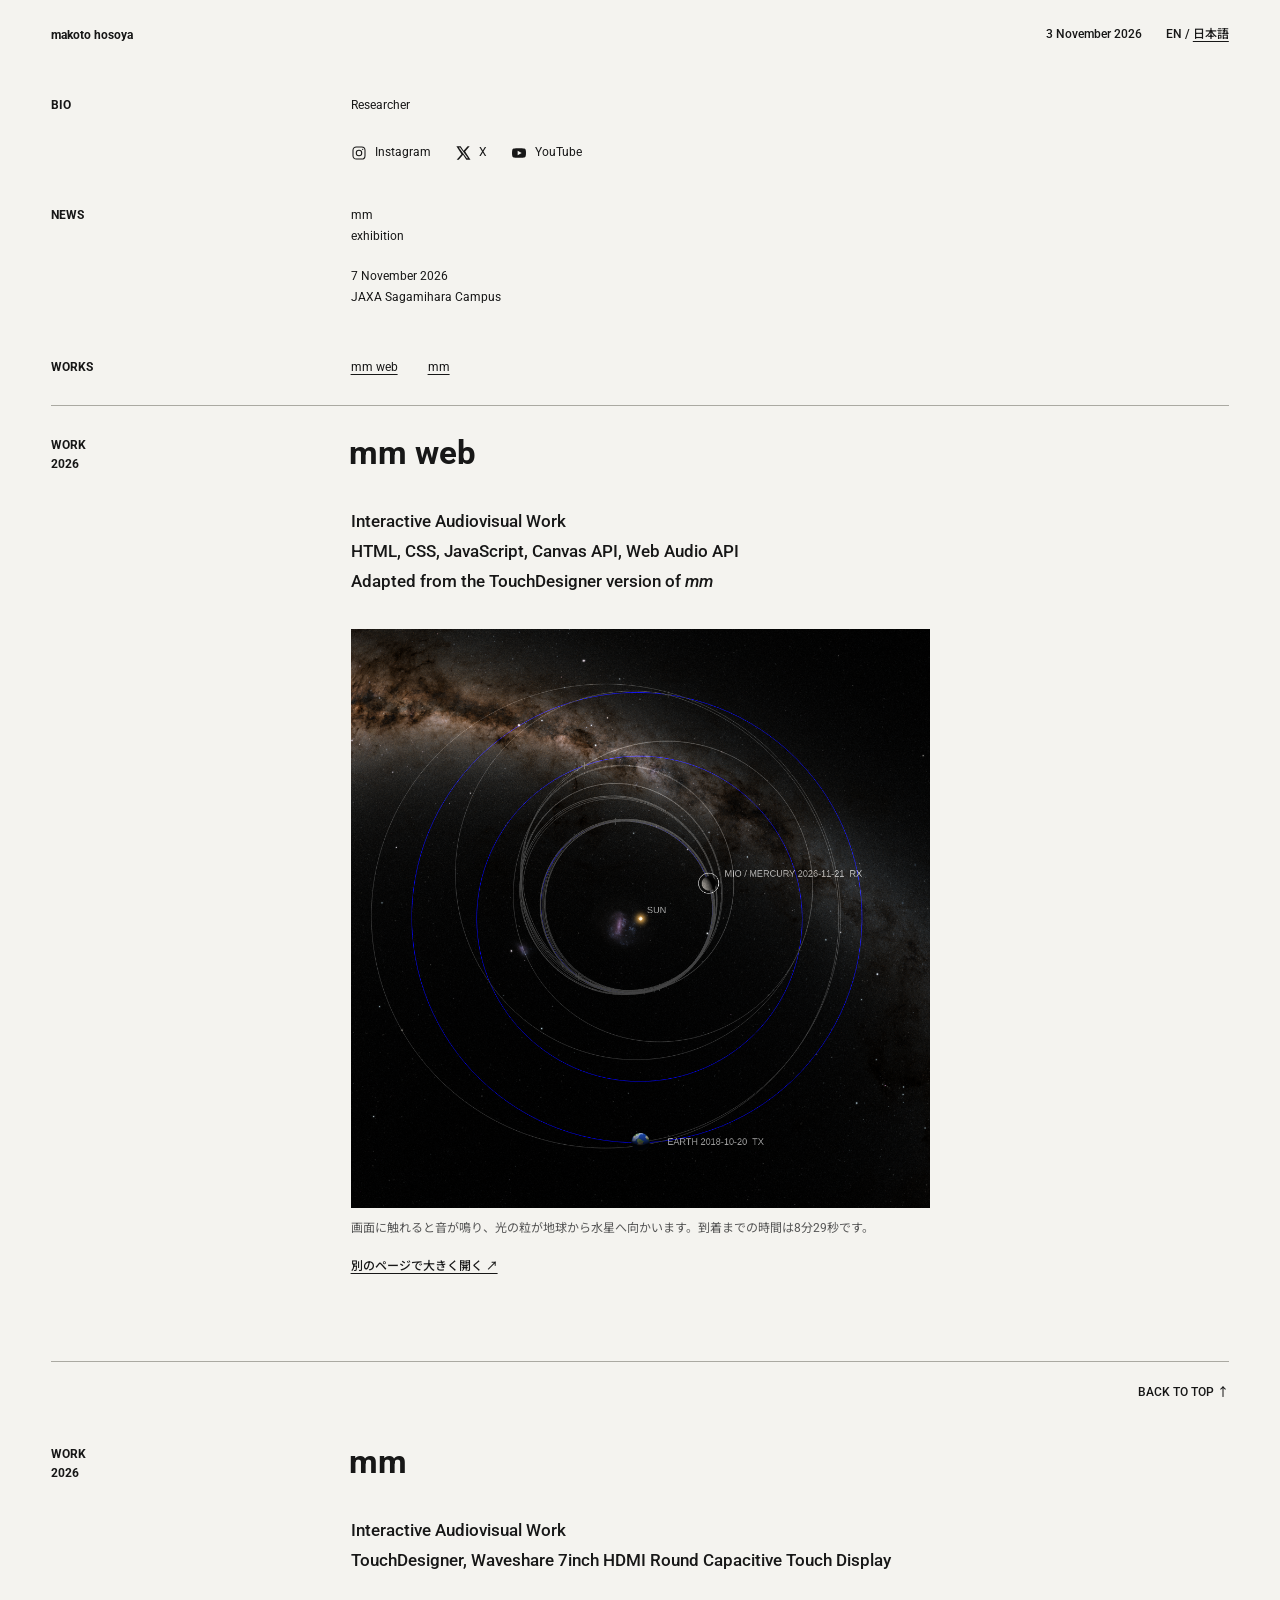
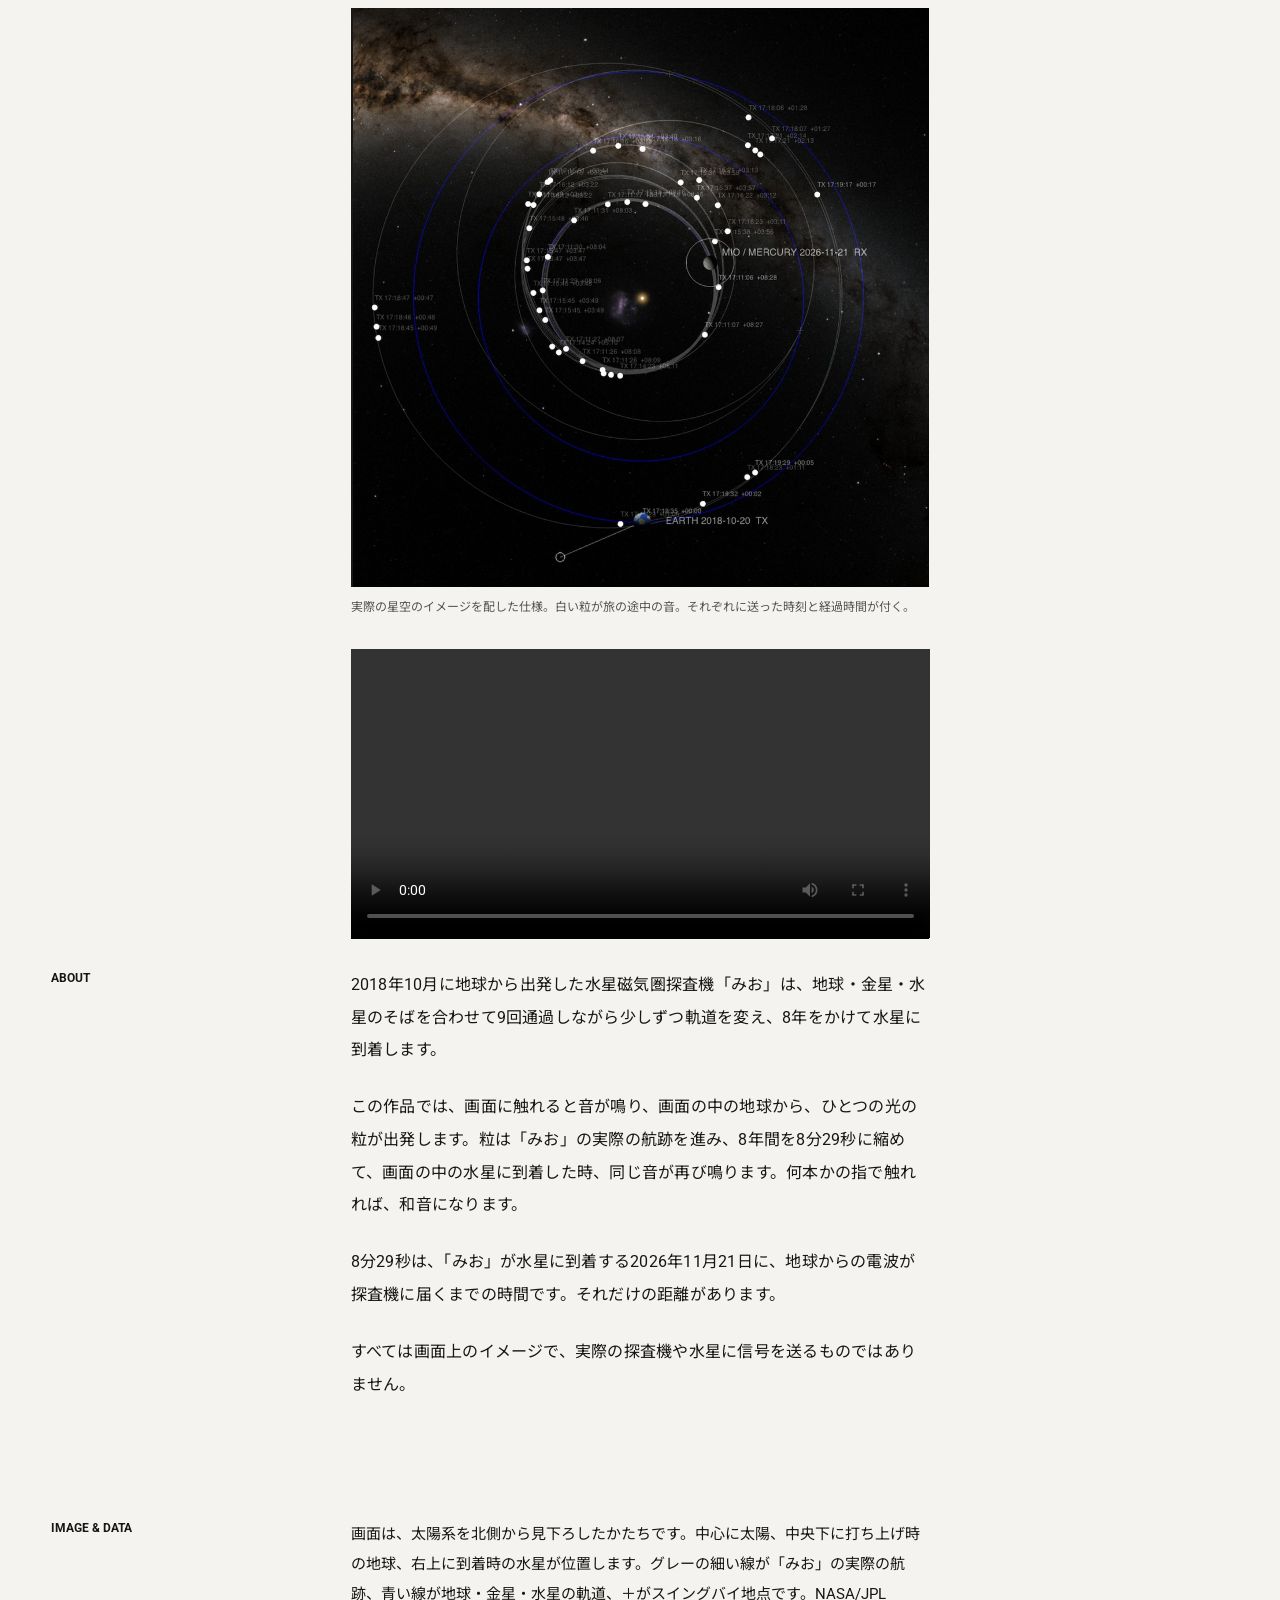
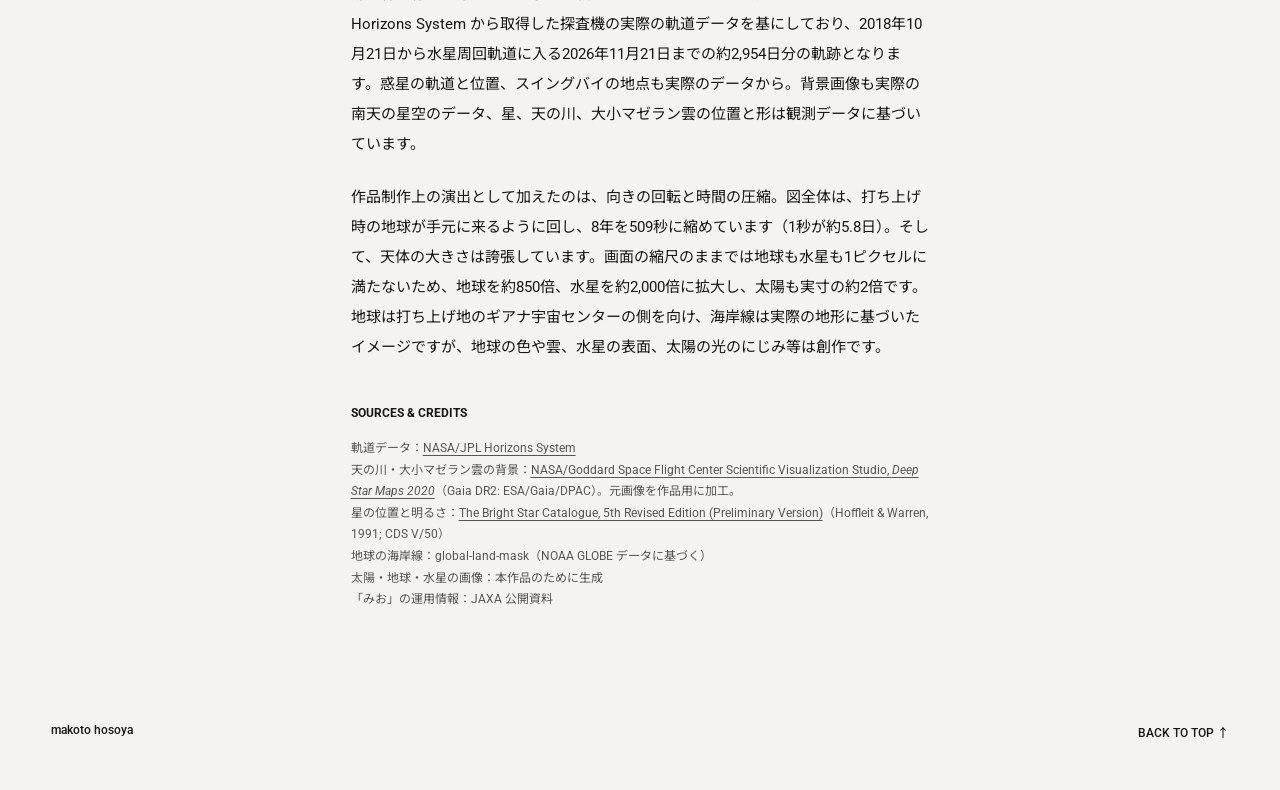
==== ja.html @ 5df740ef "Publish portfolio website" ====
<!doctype html>
<html lang="ja">
<head>
<meta charset="utf-8">
<meta name="viewport" content="width=device-width, initial-scale=1">
<title>makoto hosoya</title>
<link rel="preconnect" href="https://fonts.googleapis.com">
<link rel="preconnect" href="https://fonts.gstatic.com" crossorigin>
<link href="https://fonts.googleapis.com/css2?family=Roboto:wght@400;500;700&family=Noto+Sans+JP:wght@400;500;700&display=swap" rel="stylesheet">
<style>
:root{color-scheme:light;--ink:#171717;--paper:#f4f3ef;--line:#aaa9a2;--red:#171717}*{box-sizing:border-box}html{scroll-behavior:smooth}body{margin:0;background:var(--paper);color:var(--ink);font-family:Roboto,'Noto Sans JP',sans-serif;-webkit-font-smoothing:antialiased}img{display:block;width:100%;height:auto}p,h1,h2,h3,figure{margin:0} .wrap{max-width:1600px;margin:auto;padding:0 clamp(20px,4vw,64px)} .grid{display:grid;grid-template-columns:repeat(12,minmax(0,1fr));gap:0 20px}header{padding:24px 0 18px;align-items:end}header h1{grid-column:1/7;font-size:12px;font-weight:700;letter-spacing:normal;line-height:1}header .index{grid-column:10/13;text-align:right;font-size:12px;font-weight:500}.hero{padding-top:30px;align-items:start}.hero-label{grid-column:1/4;font-size:12px;font-weight:700;line-height:1.6}.hero-title{grid-column:4/13;font-size:clamp(21px,2.6vw,36px);line-height:1;letter-spacing:normal;font-weight:700;margin:0 0 38px -.04em}.hero-image{grid-column:4/10;max-width:650px}.hero-image img{max-height:860px;object-fit:contain;object-position:left;background:#08090b}.caption{font-size:12px;line-height:1.7;color:#555;margin-top:10px}.meta{padding:38px 0 72px;border-bottom:0}.meta-label,.section-label{grid-column:1/4;font-size:12px;font-weight:700;line-height:1.5}.meta-text{grid-column:4/10;font-size:clamp(15px,1.3vw,19px);line-height:1.8;font-weight:500}.section{padding:30px 0 88px;border-bottom:0}.section-title{grid-column:4/13;font-size:clamp(34px,5vw,70px);letter-spacing:normal;line-height:1.05;margin-bottom:46px}.body-copy{grid-column:4/10;font-size:16px;line-height:2.05;letter-spacing:.015em}.body-copy p+p{margin-top:1.5em}.wide-figure{grid-column:4/13;margin-top:64px}.pair{grid-column:4/13;display:grid;grid-template-columns:1fr 1fr;gap:20px;margin-top:38px}.detail-title{grid-column:4/7;font-size:clamp(20px,2vw,28px);line-height:1.3;letter-spacing:normal}.detail-copy{grid-column:4/10;font-size:15px;line-height:2}.detail-copy p+p{margin-top:1.5em}.credits{grid-column:4/10;margin-top:42px;font-size:12px;line-height:1.8;color:#555}footer{padding:24px 0 50px;font-size:12px;font-weight:500}footer span{grid-column:1/7}footer a{grid-column:10/13;text-align:right;color:inherit;text-decoration:none}@media(max-width:700px){.grid{grid-template-columns:repeat(4,minmax(0,1fr));gap:0 12px}header h1{grid-column:1/4}header .index{grid-column:4}.hero-label{grid-column:1/5;margin-bottom:44px}.hero-title{grid-column:1/5;font-size:clamp(21px,2.6vw,36px);margin-bottom:28px}.hero-image{grid-column:1/5}.meta{padding:28px 0 52px}.meta-label,.section-label{grid-column:1/5;margin-bottom:25px}.meta-text,.section-title,.body-copy,.wide-figure,.pair,.detail-title,.detail-copy,.credits{grid-column:1/5}.section{padding:25px 0 60px}.section-title{margin-bottom:30px}.body-copy{font-size:15px}.wide-figure{margin-top:40px}.pair{gap:12px;margin-top:30px}.detail-title{margin-bottom:30px}.credits{margin-top:30px}footer span{grid-column:1/4}footer a{grid-column:4}}
.work-index{padding:24px 0 26px;font-size:12px;line-height:1.8}.work-index-label{grid-column:1/4;font-weight:700}.work-index-links{grid-column:4/13;display:flex;gap:30px;flex-wrap:wrap}.work-index a,.credits a{color:inherit;text-decoration-thickness:1px;text-underline-offset:3px}.work-index a:hover{color:var(--red)}@media(max-width:700px){.work-index-label{grid-column:1/5;margin-bottom:12px}.work-index-links{grid-column:1/5}}
.work-divider{border-top:1px solid var(--line);padding:20px 0 16px;text-align:right;font-size:12px;font-weight:500}.work-divider a{color:inherit;text-decoration:none}
.hero-meta{grid-column:4/10;font-size:clamp(15px,1.3vw,19px);line-height:1.8;font-weight:500;margin:0 0 32px}@media(max-width:700px){.hero-meta{grid-column:1/5;margin-bottom:28px}}
.work-video{grid-column:4/10;width:100%;max-width:650px;height:auto;margin-top:32px;background:#000}@media(max-width:700px){.work-video{grid-column:1/5}}
.web-embed{grid-column:4/10;max-width:650px;width:100%}.web-embed iframe{display:block;width:100%;aspect-ratio:1;border:0;background:#000}.web-link{margin-top:18px;font-size:12px;font-weight:500}.web-link a{color:inherit;text-underline-offset:3px}.web-divider{margin-top:88px}@media(max-width:700px){.web-embed{grid-column:1/5}.web-divider{margin-top:60px}}
.news{padding:36px 0 24px;font-size:12px;line-height:1.8}.news-label{grid-column:1/4;font-size:12px;font-weight:700}.news-item{grid-column:4/10}.news-item p+p{margin-top:1.5em}@media(max-width:700px){.news-label{grid-column:1/5;margin-bottom:12px}.news-item{grid-column:1/5}}
.credits-heading{font-size:12px;font-weight:700;line-height:1.5;letter-spacing:normal;color:var(--ink);margin:0 0 16px}
.work-index{border-bottom:1px solid var(--line)}.bio{padding:36px 0 0;font-size:12px;line-height:1.8}.bio-label{grid-column:1/4;font-size:12px;font-weight:700}.bio-item{grid-column:4/10}.bio-item p+p{margin-top:1.5em}@media(max-width:700px){.bio-label{grid-column:1/5;margin-bottom:12px}.bio-item{grid-column:1/5}}
.header-right{grid-column:8/13;display:flex;justify-content:flex-end;align-items:baseline;gap:24px;font-size:12px;font-weight:500}.header-right .index{grid-column:auto}.lang-nav{white-space:nowrap}.lang-nav a{color:inherit;text-decoration:none}.lang-nav a[aria-current="page"]{text-decoration:underline;text-underline-offset:3px}@media(max-width:700px){header h1{grid-column:1/3}.header-right{grid-column:3/5;gap:10px;flex-wrap:wrap}}
.social-links{display:flex;gap:24px;align-items:center;margin-top:20px;flex-wrap:wrap}.social-links a{display:inline-flex;gap:8px;align-items:center;color:inherit;text-decoration:none;min-height:32px}.social-links a:hover{text-decoration:underline;text-underline-offset:3px}.social-links a:focus-visible{outline:2px solid currentColor;outline-offset:4px}.social-links svg{width:16px;height:16px;flex:none}
</style>
</head>
<body id="top">
<div class="wrap">
<header class="grid"><h1>makoto hosoya</h1><div class="header-right"><div class="index">3 November 2026</div><nav class="lang-nav" aria-label="Language"><a href="index.html" lang="en" data-language="en">EN</a> / <a href="ja.html" lang="ja" aria-current="page" data-language="ja">日本語</a></nav></div></header>
<section class="bio grid" aria-labelledby="bio-heading"><h2 id="bio-heading" class="bio-label">BIO</h2><div class="bio-item"><p>Researcher</p><div class="social-links"><a href="https://www.instagram.com/makotohosoya/"><svg viewBox="0 0 24 24" fill="none" stroke="currentColor" stroke-width="1.6" aria-hidden="true"><rect x="3" y="3" width="18" height="18" rx="5"/><circle cx="12" cy="12" r="4.1"/><circle cx="17.5" cy="6.5" r="1" fill="currentColor" stroke="none"/></svg><span>Instagram</span></a><a href="https://x.com/makotohosoya"><svg viewBox="0 0 24 24" fill="currentColor" aria-hidden="true"><path d="M18.9 2H22l-6.77 7.74L23.2 22h-6.24l-4.89-7.39L5.61 22H2.5l7.25-8.29L2.1 2h6.4l4.42 6.75L18.9 2Zm-1.09 18h1.73L7.56 3.9H5.71L17.81 20Z"/></svg><span>X</span></a><a href="https://www.youtube.com/makotohosoya"><svg viewBox="0 0 24 24" fill="currentColor" aria-hidden="true"><path d="M22 7.2a2.8 2.8 0 0 0-2-2C18.2 4.7 12 4.7 12 4.7s-6.2 0-8 .5a2.8 2.8 0 0 0-2 2A29 29 0 0 0 1.5 12c0 1.6.1 3.2.5 4.8a2.8 2.8 0 0 0 2 2c1.8.5 8 .5 8 .5s6.2 0 8-.5a2.8 2.8 0 0 0 2-2c.4-1.6.5-3.2.5-4.8s-.1-3.2-.5-4.8ZM10 15.4V8.6l6 3.4-6 3.4Z"/></svg><span>YouTube</span></a></div></div></section>
<section class="news grid" aria-labelledby="news-heading"><h2 id="news-heading" class="news-label">NEWS</h2><div class="news-item"><p>mm<br>exhibition</p><p>7 November 2026<br>JAXA Sagamihara Campus</p></div></section>
<nav class="work-index grid" aria-label="作品一覧"><div class="work-index-label">WORKS</div><div class="work-index-links"><a href="#mm-web">mm web</a><a href="#mm">mm</a></div></nav>
<main>
<section id="mm-web" class="hero grid" aria-labelledby="web-title"><div class="hero-label">WORK<br>2026</div><h2 id="web-title" class="hero-title">mm web</h2><p class="hero-meta">Interactive Audiovisual Work<br>HTML, CSS, JavaScript, Canvas API, Web Audio API<br>Adapted from the TouchDesigner version of <i>mm</i></p><div class="web-embed"><iframe src="mio-orbit/" title="mm web — 画面に触れて音を送る" loading="lazy" allow="autoplay"></iframe><p class="caption">画面に触れると音が鳴り、光の粒が地球から水星へ向かいます。到着までの時間は8分29秒です。</p><p class="web-link"><a href="mio-orbit/" target="_blank" rel="noopener">別のページで大きく開く ↗</a></p></div></section>
<div class="work-divider web-divider"><a href="#top">BACK TO TOP ↑</a></div>
<section id="mm" class="hero grid" aria-labelledby="work-title"><div class="hero-label">WORK<br>2026</div><h2 id="work-title" class="hero-title">mm</h2><p class="hero-meta">Interactive Audiovisual Work<br>TouchDesigner, Waveshare 7inch HDMI Round Capacitive Touch Display</p><figure class="hero-image"><img src="images/image1.jpg" alt="星空を背景に、探査機みおの航跡と地球・水星を描いた円形の画面"><figcaption class="caption">実際の星空のイメージを配した仕様。白い粒が旅の途中の音。それぞれに送った時刻と経過時間が付く。</figcaption></figure><video class="work-video" controls playsinline preload="metadata" aria-label="mm の動画"><source src="videos/mm.mp4" type="video/mp4">お使いのブラウザは動画の再生に対応していません。</video></section>

<section class="section grid"><div class="section-label">ABOUT</div><div class="body-copy"><p>2018年10月に地球から出発した水星磁気圏探査機「みお」は、地球・金星・水星のそばを合わせて9回通過しながら少しずつ軌道を変え、8年をかけて水星に到着します。</p><p>この作品では、画面に触れると音が鳴り、画面の中の地球から、ひとつの光の粒が出発します。粒は「みお」の実際の航跡を進み、8年間を8分29秒に縮めて、画面の中の水星に到着した時、同じ音が再び鳴ります。何本かの指で触れれば、和音になります。</p><p>8分29秒は、「みお」が水星に到着する2026年11月21日に、地球からの電波が探査機に届くまでの時間です。それだけの距離があります。</p><p>すべては画面上のイメージで、実際の探査機や水星に信号を送るものではありません。</p></div></section>
<section class="section grid"><div class="section-label">IMAGE &amp; DATA</div><div class="detail-copy"><p>画面は、太陽系を北側から見下ろしたかたちです。中心に太陽、中央下に打ち上げ時の地球、右上に到着時の水星が位置します。グレーの細い線が「みお」の実際の航跡、青い線が地球・金星・水星の軌道、＋がスイングバイ地点です。NASA/JPL Horizons System から取得した探査機の実際の軌道データを基にしており、2018年10月21日から水星周回軌道に入る2026年11月21日までの約2,954日分の軌跡となります。惑星の軌道と位置、スイングバイの地点も実際のデータから。背景画像も実際の南天の星空のデータ、星、天の川、大小マゼラン雲の位置と形は観測データに基づいています。</p><p>作品制作上の演出として加えたのは、向きの回転と時間の圧縮。図全体は、打ち上げ時の地球が手元に来るように回し、8年を509秒に縮めています（1秒が約5.8日）。そして、天体の大きさは誇張しています。画面の縮尺のままでは地球も水星も1ピクセルに満たないため、地球を約850倍、水星を約2,000倍に拡大し、太陽も実寸の約2倍です。地球は打ち上げ地のギアナ宇宙センターの側を向け、海岸線は実際の地形に基づいたイメージですが、地球の色や雲、水星の表面、太陽の光のにじみ等は創作です。</p></div><div class="credits"><h3 class="credits-heading">SOURCES &amp; CREDITS</h3><p>軌道データ：<a href="https://ssd.jpl.nasa.gov/horizons/">NASA/JPL Horizons System</a><br>天の川・大小マゼラン雲の背景：<a href="https://svs.gsfc.nasa.gov/4851/">NASA/Goddard Space Flight Center Scientific Visualization Studio, <i>Deep Star Maps 2020</i></a>（Gaia DR2: ESA/Gaia/DPAC）。元画像を作品用に加工。<br>星の位置と明るさ：<a href="https://cdsarc.cds.unistra.fr/viz-bin/cat/V/50">The Bright Star Catalogue, 5th Revised Edition (Preliminary Version)</a>（Hoffleit &amp; Warren, 1991; CDS V/50）<br>地球の海岸線：global-land-mask（NOAA GLOBE データに基づく）<br>太陽・地球・水星の画像：本作品のために生成<br>「みお」の運用情報：JAXA 公開資料</p></div></section>
</main><footer class="grid"><span>makoto hosoya</span><a href="#top">BACK TO TOP ↑</a></footer>
</div>
</body>
</html>
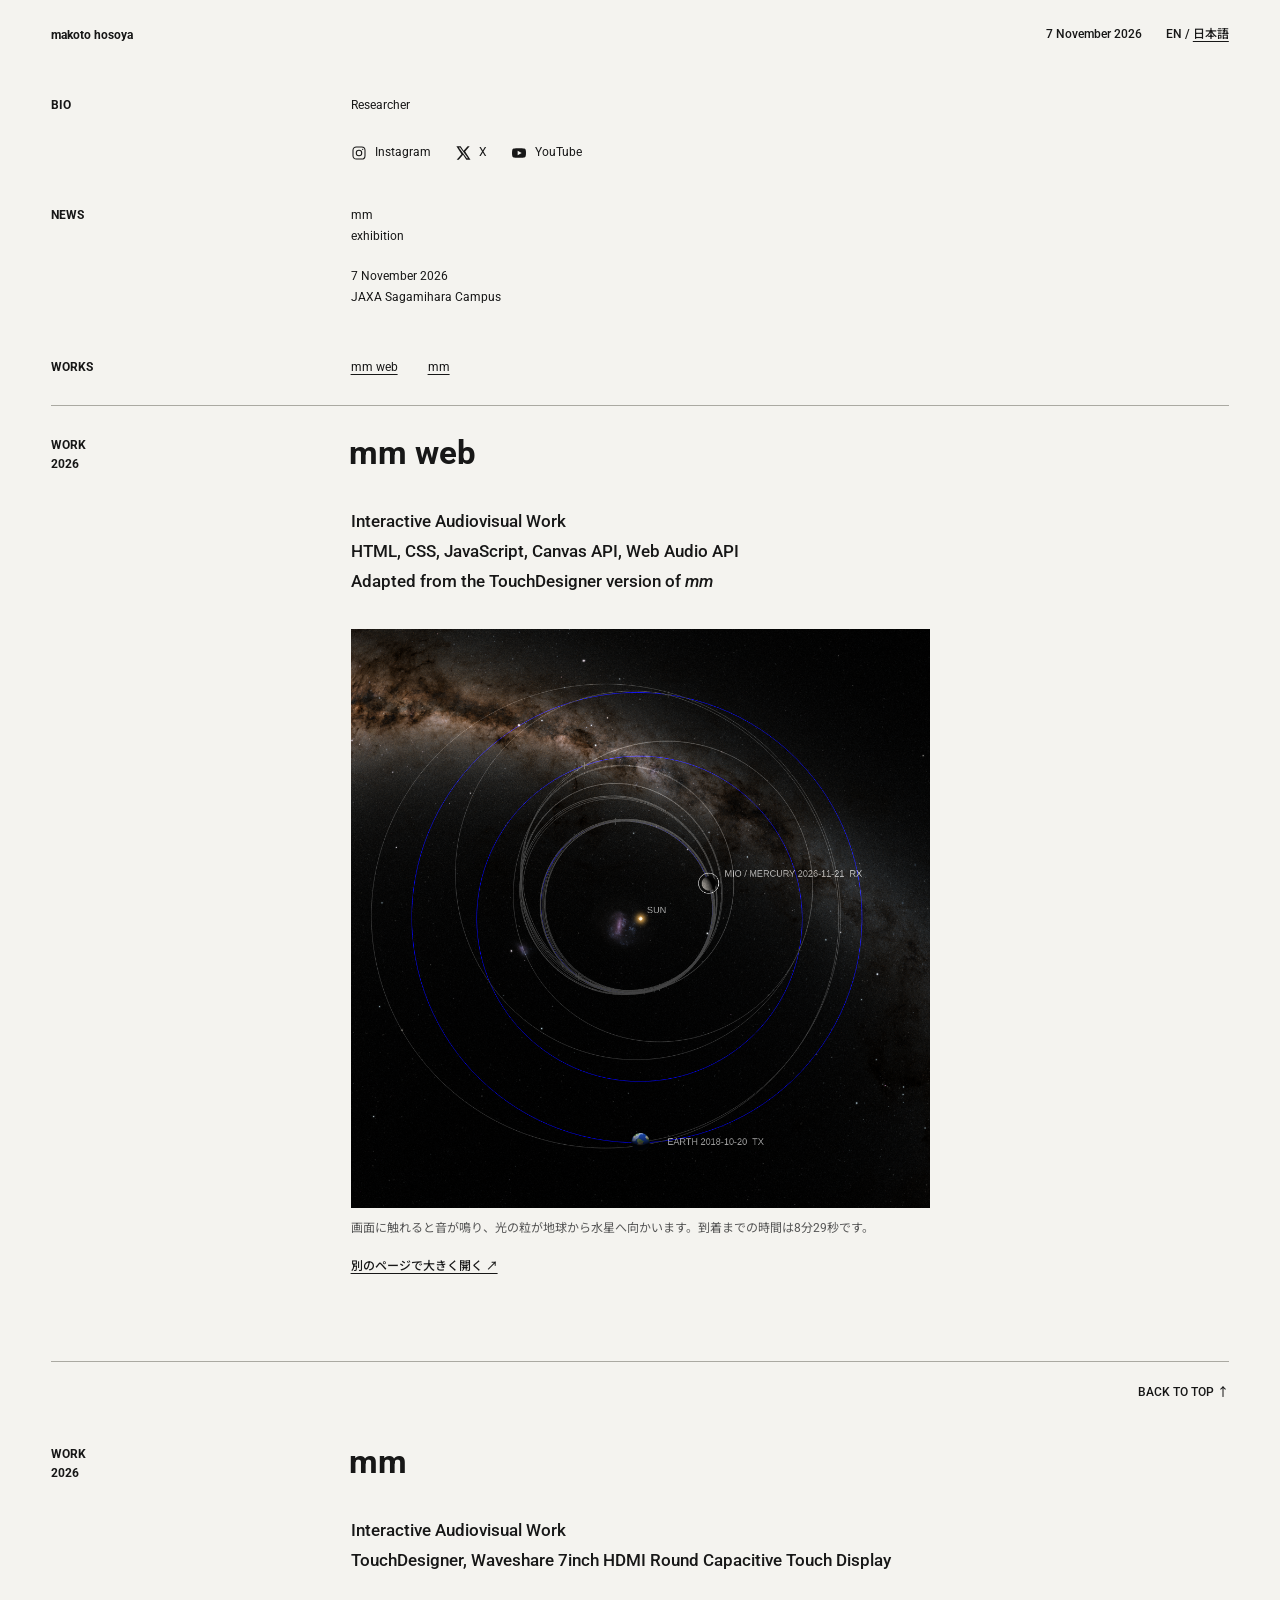
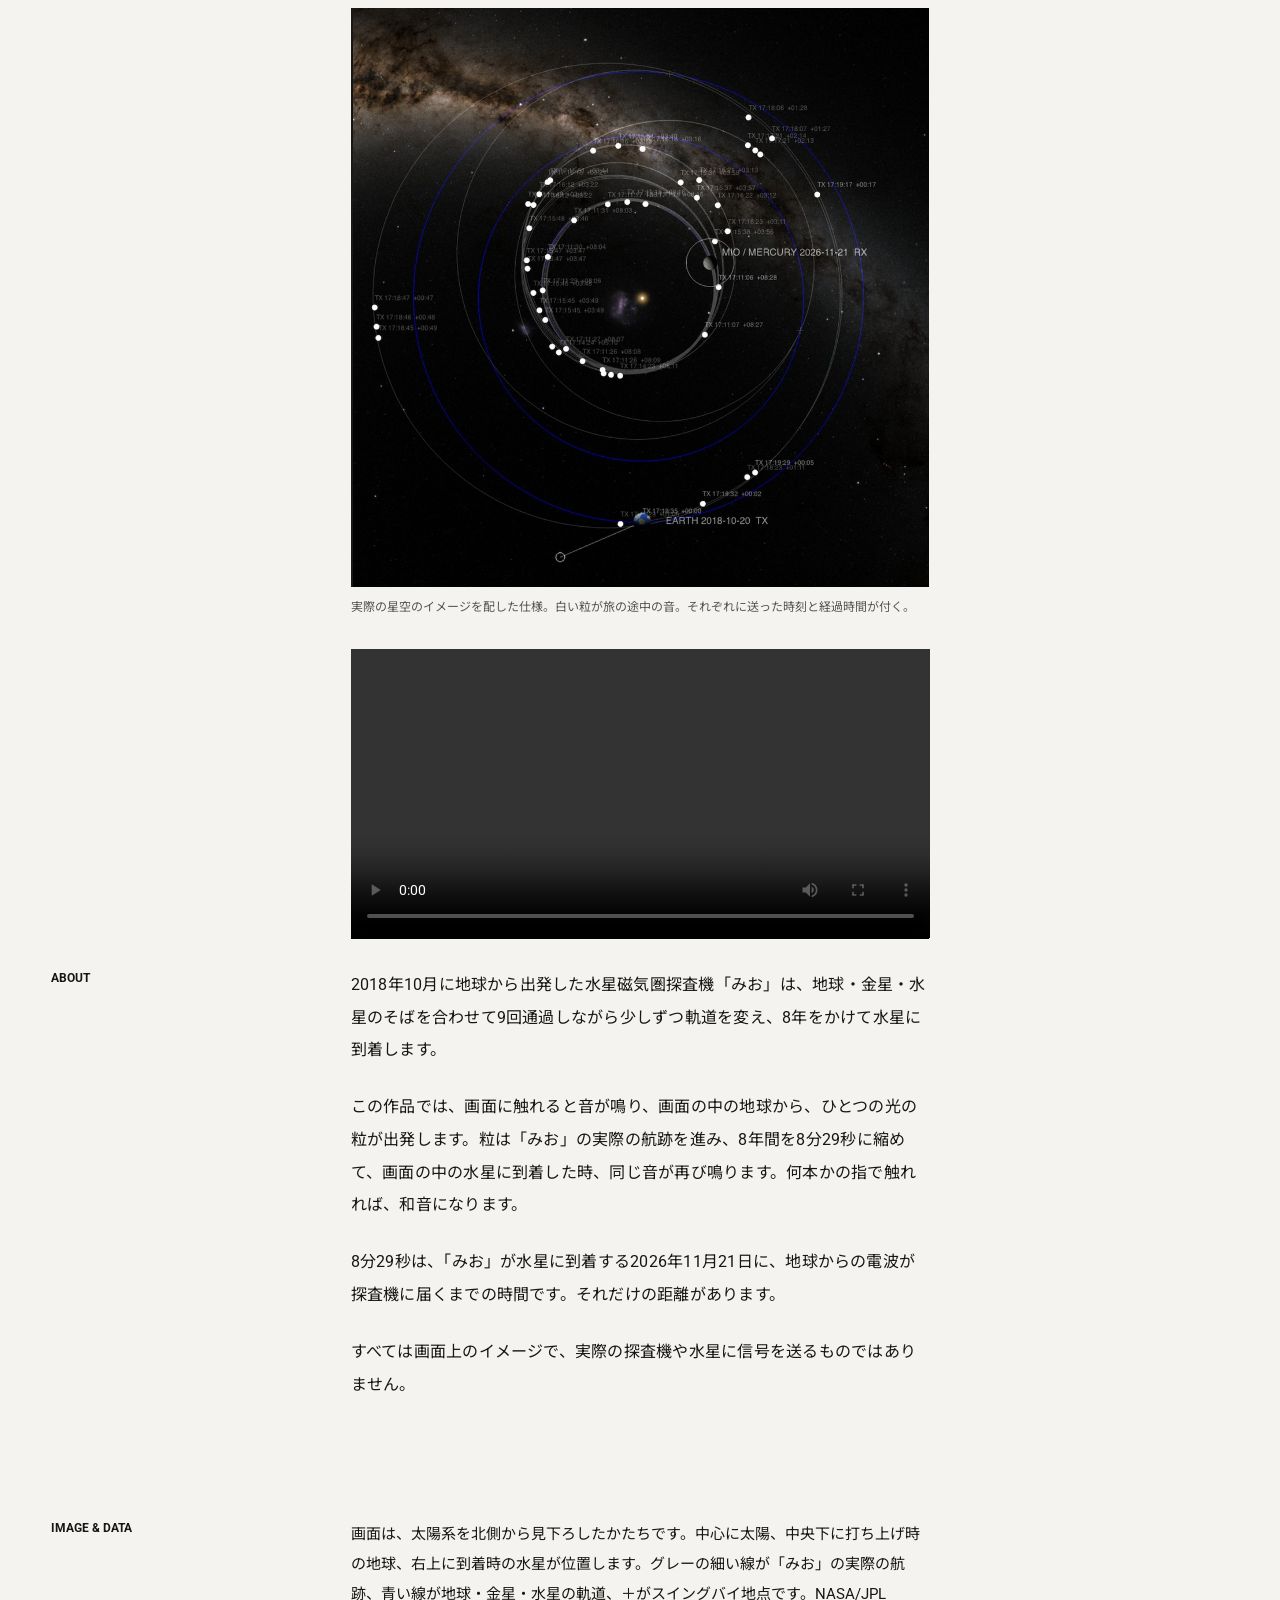
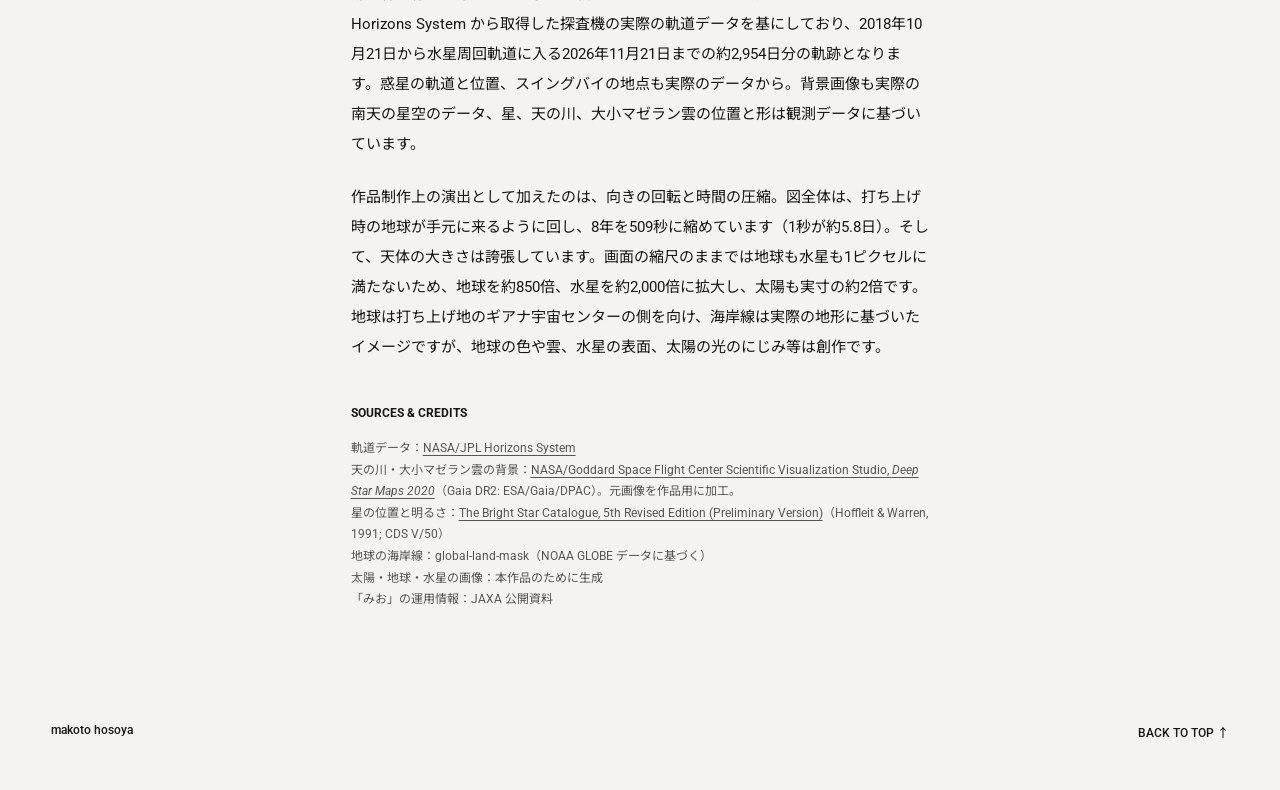
==== commit 931ed6cd: "Update site date" ====
--- a/ja.html
+++ b/ja.html
@@ -23,7 +23,7 @@
 </head>
 <body id="top">
 <div class="wrap">
-<header class="grid"><h1>makoto hosoya</h1><div class="header-right"><div class="index">3 November 2026</div><nav class="lang-nav" aria-label="Language"><a href="index.html" lang="en" data-language="en">EN</a> / <a href="ja.html" lang="ja" aria-current="page" data-language="ja">日本語</a></nav></div></header>
+<header class="grid"><h1>makoto hosoya</h1><div class="header-right"><div class="index">7 November 2026</div><nav class="lang-nav" aria-label="Language"><a href="index.html" lang="en" data-language="en">EN</a> / <a href="ja.html" lang="ja" aria-current="page" data-language="ja">日本語</a></nav></div></header>
 <section class="bio grid" aria-labelledby="bio-heading"><h2 id="bio-heading" class="bio-label">BIO</h2><div class="bio-item"><p>Researcher</p><div class="social-links"><a href="https://www.instagram.com/makotohosoya/"><svg viewBox="0 0 24 24" fill="none" stroke="currentColor" stroke-width="1.6" aria-hidden="true"><rect x="3" y="3" width="18" height="18" rx="5"/><circle cx="12" cy="12" r="4.1"/><circle cx="17.5" cy="6.5" r="1" fill="currentColor" stroke="none"/></svg><span>Instagram</span></a><a href="https://x.com/makotohosoya"><svg viewBox="0 0 24 24" fill="currentColor" aria-hidden="true"><path d="M18.9 2H22l-6.77 7.74L23.2 22h-6.24l-4.89-7.39L5.61 22H2.5l7.25-8.29L2.1 2h6.4l4.42 6.75L18.9 2Zm-1.09 18h1.73L7.56 3.9H5.71L17.81 20Z"/></svg><span>X</span></a><a href="https://www.youtube.com/makotohosoya"><svg viewBox="0 0 24 24" fill="currentColor" aria-hidden="true"><path d="M22 7.2a2.8 2.8 0 0 0-2-2C18.2 4.7 12 4.7 12 4.7s-6.2 0-8 .5a2.8 2.8 0 0 0-2 2A29 29 0 0 0 1.5 12c0 1.6.1 3.2.5 4.8a2.8 2.8 0 0 0 2 2c1.8.5 8 .5 8 .5s6.2 0 8-.5a2.8 2.8 0 0 0 2-2c.4-1.6.5-3.2.5-4.8s-.1-3.2-.5-4.8ZM10 15.4V8.6l6 3.4-6 3.4Z"/></svg><span>YouTube</span></a></div></div></section>
 <section class="news grid" aria-labelledby="news-heading"><h2 id="news-heading" class="news-label">NEWS</h2><div class="news-item"><p>mm<br>exhibition</p><p>7 November 2026<br>JAXA Sagamihara Campus</p></div></section>
 <nav class="work-index grid" aria-label="作品一覧"><div class="work-index-label">WORKS</div><div class="work-index-links"><a href="#mm-web">mm web</a><a href="#mm">mm</a></div></nav>
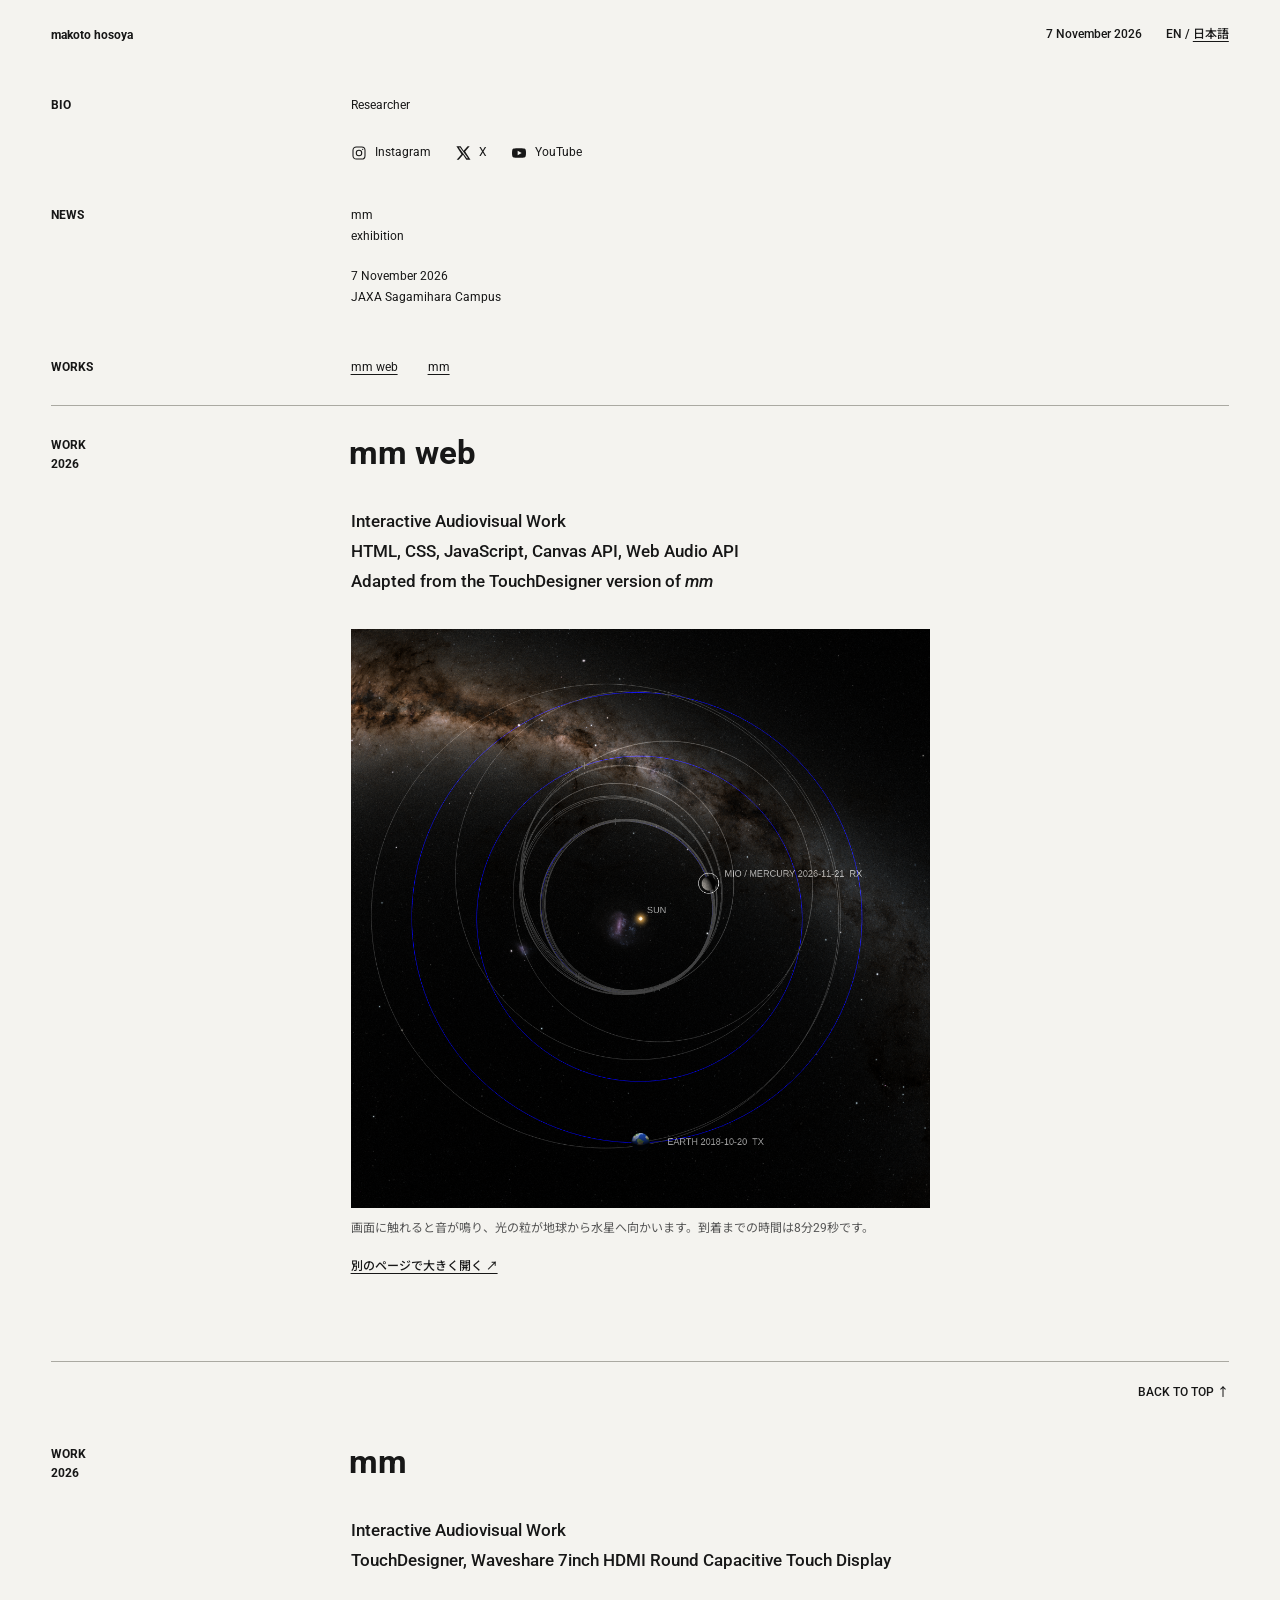
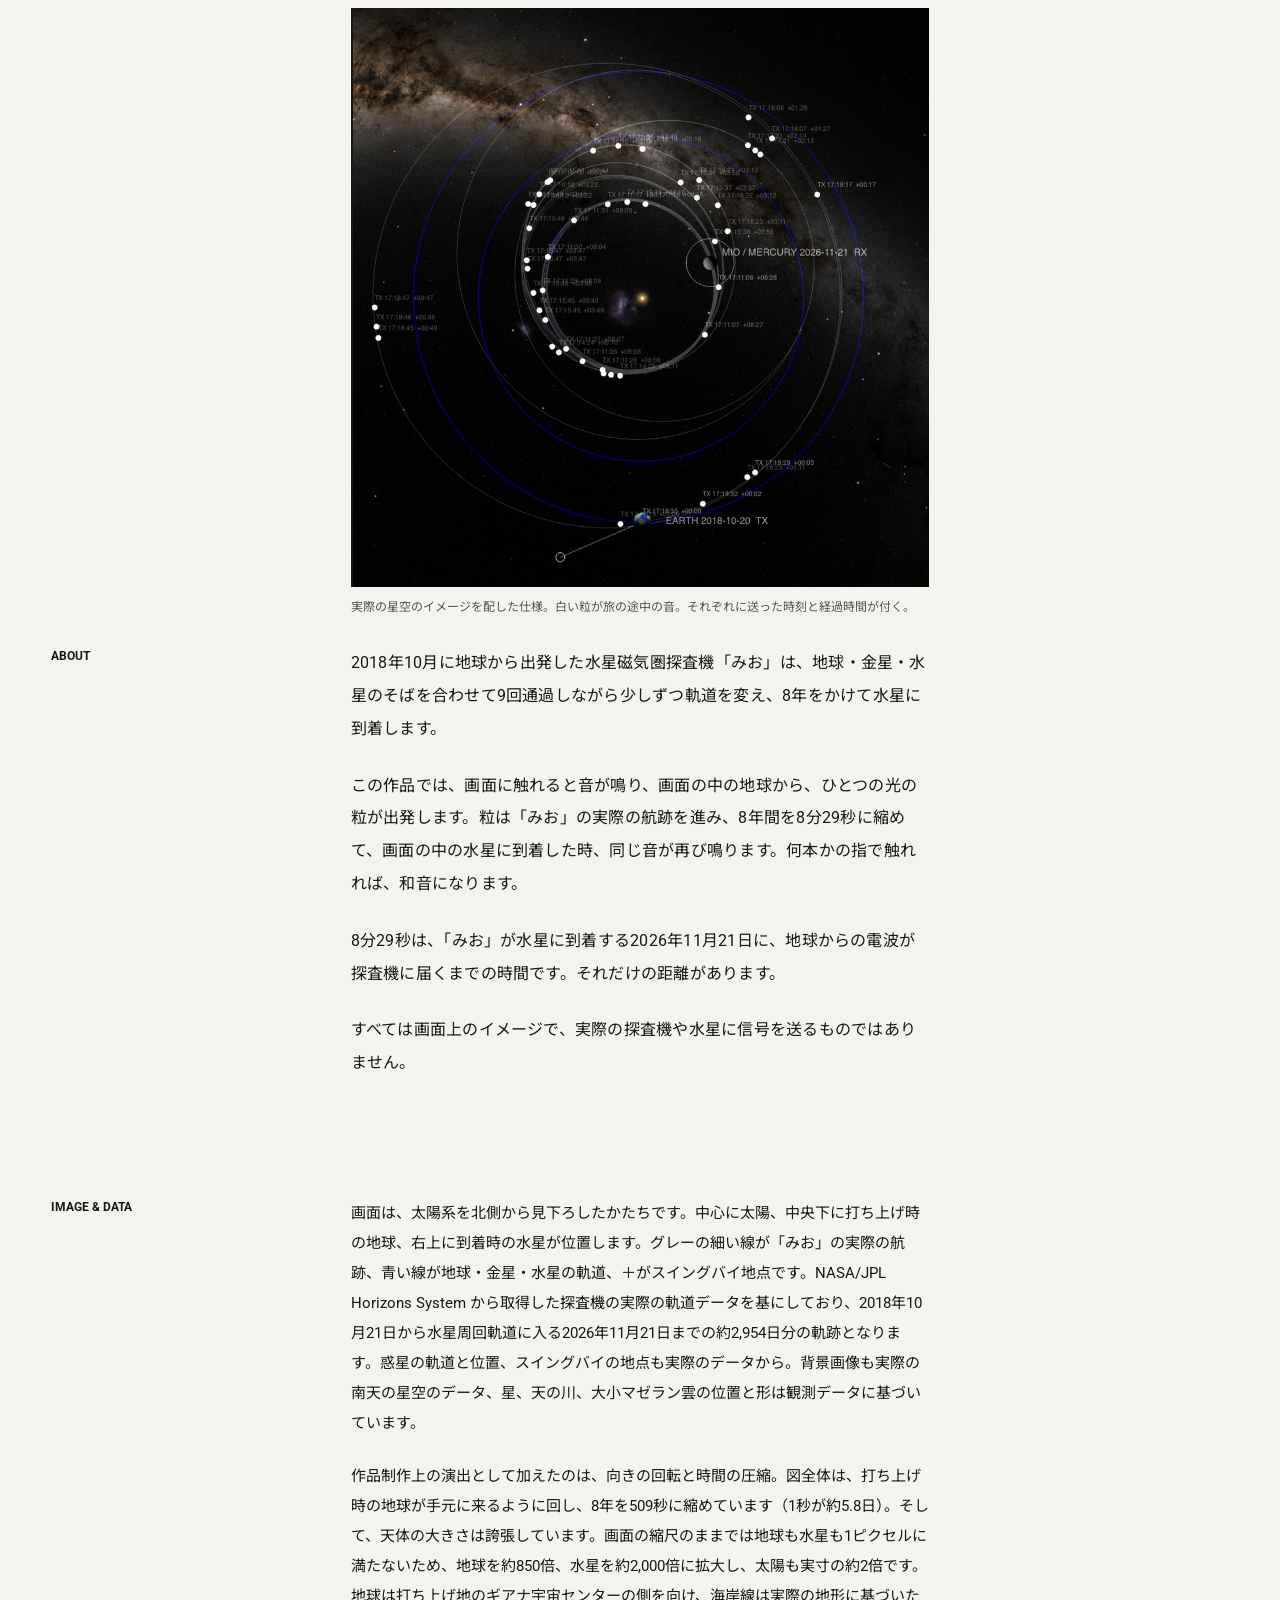
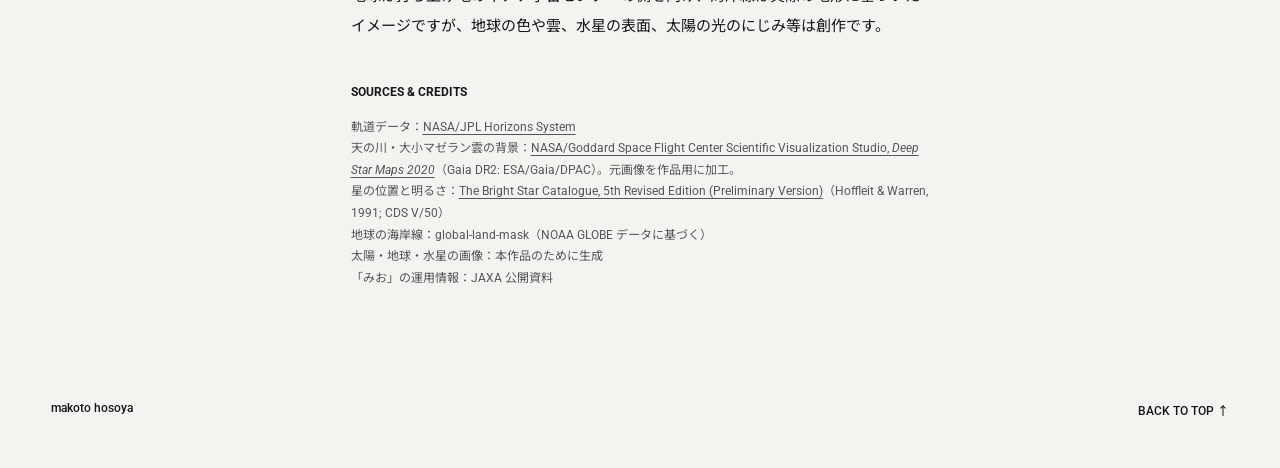
==== commit 03627487: "Remove mm video" ====
--- a/ja.html
+++ b/ja.html
@@ -30,7 +30,7 @@
 <main>
 <section id="mm-web" class="hero grid" aria-labelledby="web-title"><div class="hero-label">WORK<br>2026</div><h2 id="web-title" class="hero-title">mm web</h2><p class="hero-meta">Interactive Audiovisual Work<br>HTML, CSS, JavaScript, Canvas API, Web Audio API<br>Adapted from the TouchDesigner version of <i>mm</i></p><div class="web-embed"><iframe src="mio-orbit/" title="mm web — 画面に触れて音を送る" loading="lazy" allow="autoplay"></iframe><p class="caption">画面に触れると音が鳴り、光の粒が地球から水星へ向かいます。到着までの時間は8分29秒です。</p><p class="web-link"><a href="mio-orbit/" target="_blank" rel="noopener">別のページで大きく開く ↗</a></p></div></section>
 <div class="work-divider web-divider"><a href="#top">BACK TO TOP ↑</a></div>
-<section id="mm" class="hero grid" aria-labelledby="work-title"><div class="hero-label">WORK<br>2026</div><h2 id="work-title" class="hero-title">mm</h2><p class="hero-meta">Interactive Audiovisual Work<br>TouchDesigner, Waveshare 7inch HDMI Round Capacitive Touch Display</p><figure class="hero-image"><img src="images/image1.jpg" alt="星空を背景に、探査機みおの航跡と地球・水星を描いた円形の画面"><figcaption class="caption">実際の星空のイメージを配した仕様。白い粒が旅の途中の音。それぞれに送った時刻と経過時間が付く。</figcaption></figure><video class="work-video" controls playsinline preload="metadata" aria-label="mm の動画"><source src="videos/mm.mp4" type="video/mp4">お使いのブラウザは動画の再生に対応していません。</video></section>
+<section id="mm" class="hero grid" aria-labelledby="work-title"><div class="hero-label">WORK<br>2026</div><h2 id="work-title" class="hero-title">mm</h2><p class="hero-meta">Interactive Audiovisual Work<br>TouchDesigner, Waveshare 7inch HDMI Round Capacitive Touch Display</p><figure class="hero-image"><img src="images/image1.jpg" alt="星空を背景に、探査機みおの航跡と地球・水星を描いた円形の画面"><figcaption class="caption">実際の星空のイメージを配した仕様。白い粒が旅の途中の音。それぞれに送った時刻と経過時間が付く。</figcaption></figure></section>
 
 <section class="section grid"><div class="section-label">ABOUT</div><div class="body-copy"><p>2018年10月に地球から出発した水星磁気圏探査機「みお」は、地球・金星・水星のそばを合わせて9回通過しながら少しずつ軌道を変え、8年をかけて水星に到着します。</p><p>この作品では、画面に触れると音が鳴り、画面の中の地球から、ひとつの光の粒が出発します。粒は「みお」の実際の航跡を進み、8年間を8分29秒に縮めて、画面の中の水星に到着した時、同じ音が再び鳴ります。何本かの指で触れれば、和音になります。</p><p>8分29秒は、「みお」が水星に到着する2026年11月21日に、地球からの電波が探査機に届くまでの時間です。それだけの距離があります。</p><p>すべては画面上のイメージで、実際の探査機や水星に信号を送るものではありません。</p></div></section>
 <section class="section grid"><div class="section-label">IMAGE &amp; DATA</div><div class="detail-copy"><p>画面は、太陽系を北側から見下ろしたかたちです。中心に太陽、中央下に打ち上げ時の地球、右上に到着時の水星が位置します。グレーの細い線が「みお」の実際の航跡、青い線が地球・金星・水星の軌道、＋がスイングバイ地点です。NASA/JPL Horizons System から取得した探査機の実際の軌道データを基にしており、2018年10月21日から水星周回軌道に入る2026年11月21日までの約2,954日分の軌跡となります。惑星の軌道と位置、スイングバイの地点も実際のデータから。背景画像も実際の南天の星空のデータ、星、天の川、大小マゼラン雲の位置と形は観測データに基づいています。</p><p>作品制作上の演出として加えたのは、向きの回転と時間の圧縮。図全体は、打ち上げ時の地球が手元に来るように回し、8年を509秒に縮めています（1秒が約5.8日）。そして、天体の大きさは誇張しています。画面の縮尺のままでは地球も水星も1ピクセルに満たないため、地球を約850倍、水星を約2,000倍に拡大し、太陽も実寸の約2倍です。地球は打ち上げ地のギアナ宇宙センターの側を向け、海岸線は実際の地形に基づいたイメージですが、地球の色や雲、水星の表面、太陽の光のにじみ等は創作です。</p></div><div class="credits"><h3 class="credits-heading">SOURCES &amp; CREDITS</h3><p>軌道データ：<a href="https://ssd.jpl.nasa.gov/horizons/">NASA/JPL Horizons System</a><br>天の川・大小マゼラン雲の背景：<a href="https://svs.gsfc.nasa.gov/4851/">NASA/Goddard Space Flight Center Scientific Visualization Studio, <i>Deep Star Maps 2020</i></a>（Gaia DR2: ESA/Gaia/DPAC）。元画像を作品用に加工。<br>星の位置と明るさ：<a href="https://cdsarc.cds.unistra.fr/viz-bin/cat/V/50">The Bright Star Catalogue, 5th Revised Edition (Preliminary Version)</a>（Hoffleit &amp; Warren, 1991; CDS V/50）<br>地球の海岸線：global-land-mask（NOAA GLOBE データに基づく）<br>太陽・地球・水星の画像：本作品のために生成<br>「みお」の運用情報：JAXA 公開資料</p></div></section>
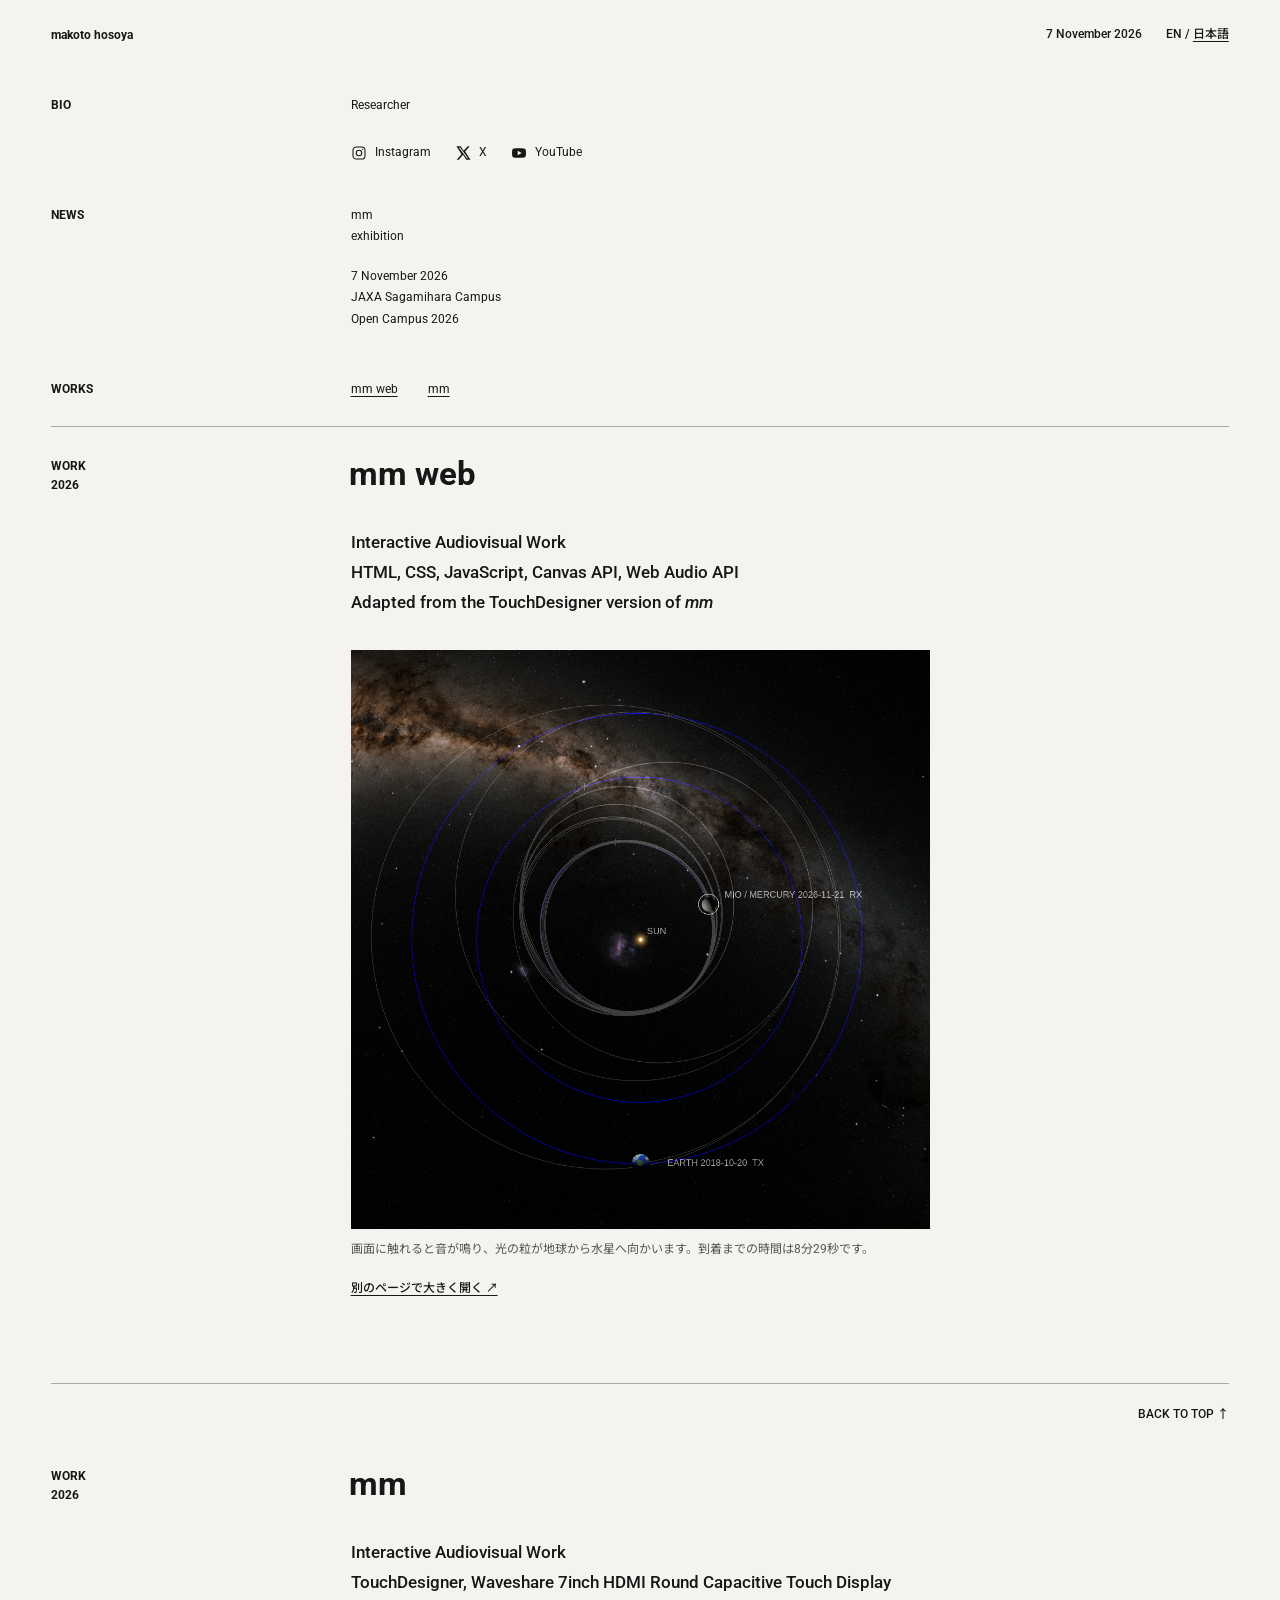
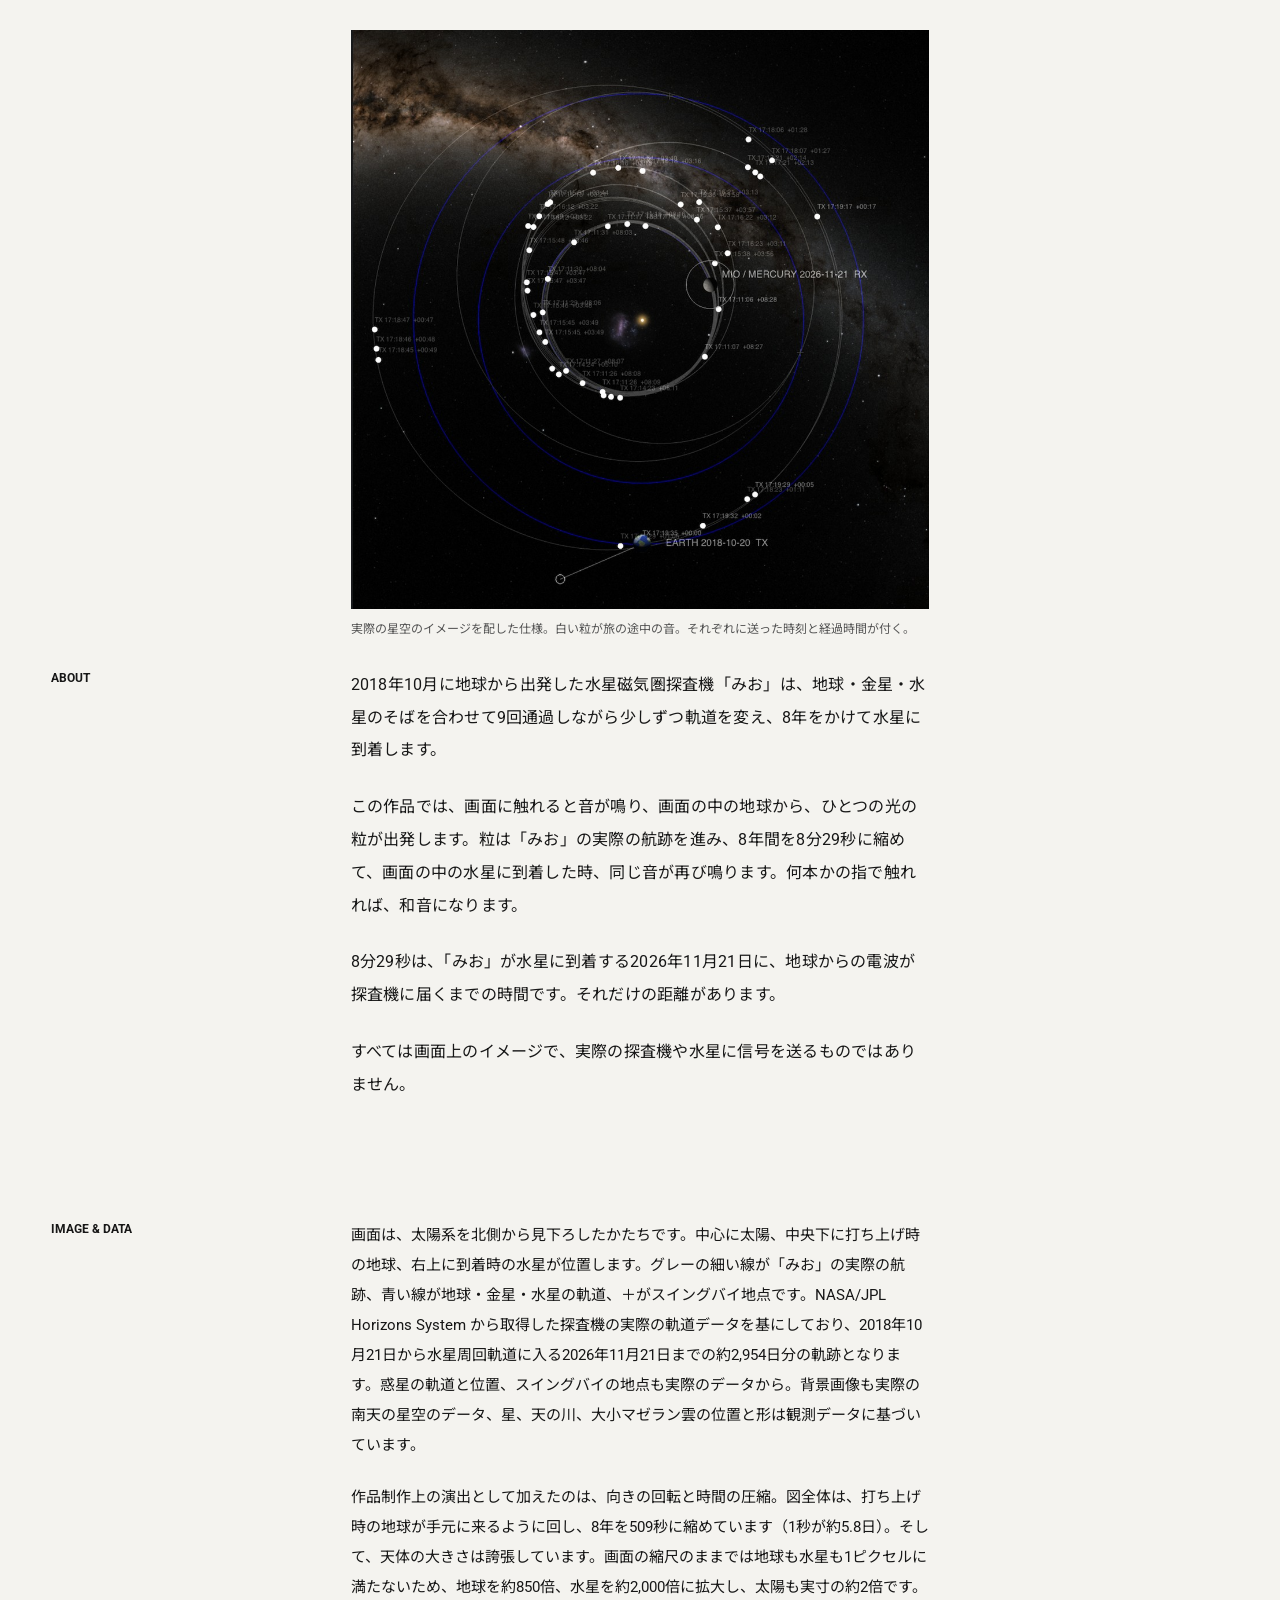
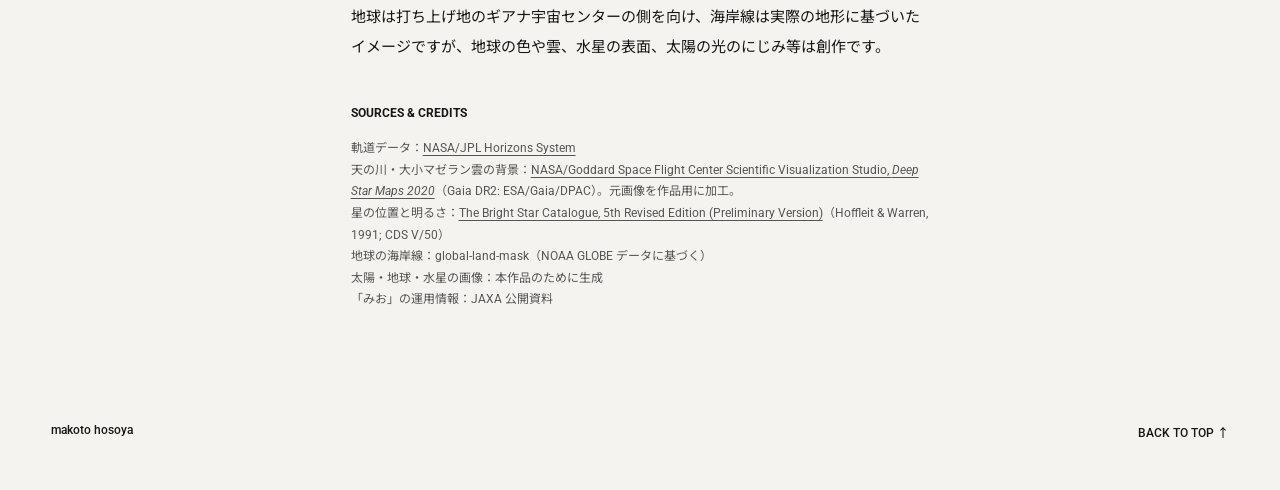
==== commit 2d6d7933: "Add Open Campus 2026 to news" ====
--- a/ja.html
+++ b/ja.html
@@ -25,7 +25,7 @@
 <div class="wrap">
 <header class="grid"><h1>makoto hosoya</h1><div class="header-right"><div class="index">7 November 2026</div><nav class="lang-nav" aria-label="Language"><a href="index.html" lang="en" data-language="en">EN</a> / <a href="ja.html" lang="ja" aria-current="page" data-language="ja">日本語</a></nav></div></header>
 <section class="bio grid" aria-labelledby="bio-heading"><h2 id="bio-heading" class="bio-label">BIO</h2><div class="bio-item"><p>Researcher</p><div class="social-links"><a href="https://www.instagram.com/makotohosoya/"><svg viewBox="0 0 24 24" fill="none" stroke="currentColor" stroke-width="1.6" aria-hidden="true"><rect x="3" y="3" width="18" height="18" rx="5"/><circle cx="12" cy="12" r="4.1"/><circle cx="17.5" cy="6.5" r="1" fill="currentColor" stroke="none"/></svg><span>Instagram</span></a><a href="https://x.com/makotohosoya"><svg viewBox="0 0 24 24" fill="currentColor" aria-hidden="true"><path d="M18.9 2H22l-6.77 7.74L23.2 22h-6.24l-4.89-7.39L5.61 22H2.5l7.25-8.29L2.1 2h6.4l4.42 6.75L18.9 2Zm-1.09 18h1.73L7.56 3.9H5.71L17.81 20Z"/></svg><span>X</span></a><a href="https://www.youtube.com/makotohosoya"><svg viewBox="0 0 24 24" fill="currentColor" aria-hidden="true"><path d="M22 7.2a2.8 2.8 0 0 0-2-2C18.2 4.7 12 4.7 12 4.7s-6.2 0-8 .5a2.8 2.8 0 0 0-2 2A29 29 0 0 0 1.5 12c0 1.6.1 3.2.5 4.8a2.8 2.8 0 0 0 2 2c1.8.5 8 .5 8 .5s6.2 0 8-.5a2.8 2.8 0 0 0 2-2c.4-1.6.5-3.2.5-4.8s-.1-3.2-.5-4.8ZM10 15.4V8.6l6 3.4-6 3.4Z"/></svg><span>YouTube</span></a></div></div></section>
-<section class="news grid" aria-labelledby="news-heading"><h2 id="news-heading" class="news-label">NEWS</h2><div class="news-item"><p>mm<br>exhibition</p><p>7 November 2026<br>JAXA Sagamihara Campus</p></div></section>
+<section class="news grid" aria-labelledby="news-heading"><h2 id="news-heading" class="news-label">NEWS</h2><div class="news-item"><p>mm<br>exhibition</p><p>7 November 2026<br>JAXA Sagamihara Campus<br>Open Campus 2026</p></div></section>
 <nav class="work-index grid" aria-label="作品一覧"><div class="work-index-label">WORKS</div><div class="work-index-links"><a href="#mm-web">mm web</a><a href="#mm">mm</a></div></nav>
 <main>
 <section id="mm-web" class="hero grid" aria-labelledby="web-title"><div class="hero-label">WORK<br>2026</div><h2 id="web-title" class="hero-title">mm web</h2><p class="hero-meta">Interactive Audiovisual Work<br>HTML, CSS, JavaScript, Canvas API, Web Audio API<br>Adapted from the TouchDesigner version of <i>mm</i></p><div class="web-embed"><iframe src="mio-orbit/" title="mm web — 画面に触れて音を送る" loading="lazy" allow="autoplay"></iframe><p class="caption">画面に触れると音が鳴り、光の粒が地球から水星へ向かいます。到着までの時間は8分29秒です。</p><p class="web-link"><a href="mio-orbit/" target="_blank" rel="noopener">別のページで大きく開く ↗</a></p></div></section>
